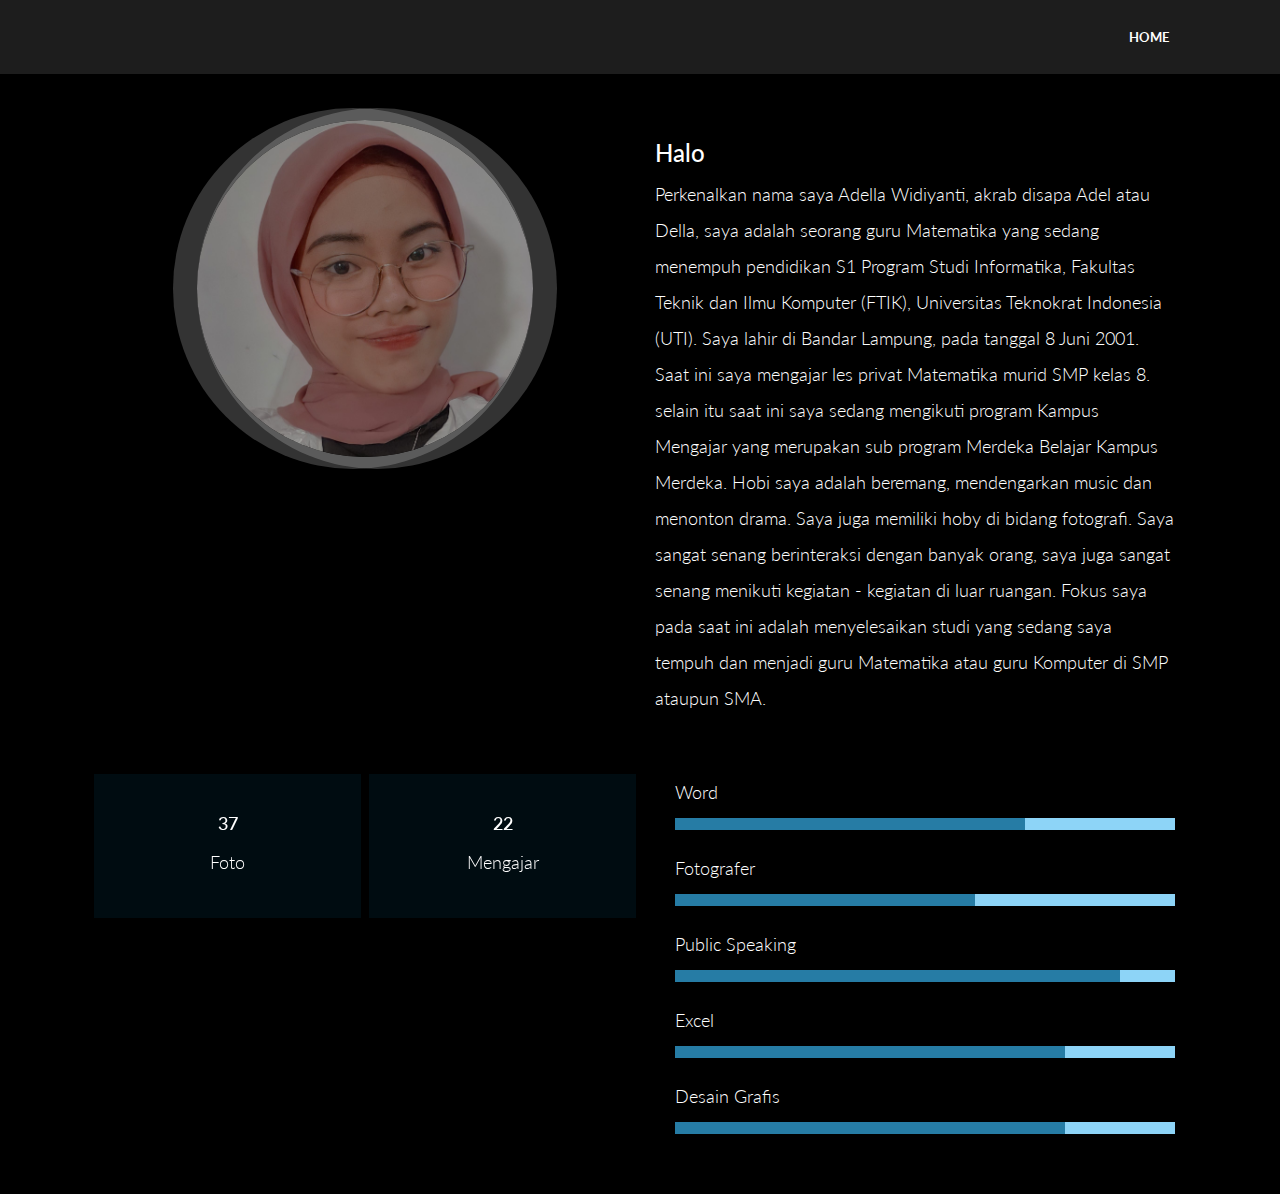
==== Profile.html @ d62ba03d "Add files via upload" ====
<!DOCTYPE html>
<html lang="en">
  <head>
    <!-- Basic Page Needs
    ================================================== -->
    <meta charset="u8">
    <!--[if IE]><meta http-equiv="x-ua-compatible" content="IE=9" /><![endif]-->
    <meta name="viewport" content="width=device-width, initial-scale=1">
    <title>Profile Adella Widiyanti</title>
    <meta name="description" content="">
    <meta name="keywords" content="portfolio, agency, bootstrap theme, mobile responsive, template, personal">
    <meta name="author" content="webthemez.com">
    
    <!-- Favicons
    ================================================== -->
    <link rel="shortcut icon" href="" type="image/x-icon"> 

    <!-- Bootstrap -->
    <link rel="stylesheet" type="text/css"  href="css/bootstrap.css">
    <link rel="stylesheet" type="text/css" href="fonts/font-awesome/css/font-awesome.css">

    <!-- Nivo Lightbox
    ================================================== -->
    <link rel="stylesheet" href="css/nivo-lightbox.css" >
    <link rel="stylesheet" href="css/nivo_lightbox_themes/default/default.css">

    <!-- Slider
    ================================================== -->
    <link href="css/owl.carousel.css" rel="stylesheet" media="screen">
    <link href="css/owl.theme.css" rel="stylesheet" media="screen">

    <!-- Stylesheet
    ================================================== -->
    <link rel="stylesheet" type="text/css"  href="css/style.css">
    <link rel="stylesheet" type="text/css" href="css/responsive.css">

    <!-- Google Fonts
    ================================================== -->
    <link href='http://fonts.googleapis.com/css?family=Lato:100,300,400,700,900,100italic,300italic,400italic,700italic,900italic' rel='stylesheet' type='text/css'>

    <script type="text/javascript" src="js/modernizr.custom.js"></script>

    <!-- HTML5 shim and Respond.js for IE8 support of HTML5 elements and media queries -->
    <!-- WARNING: Respond.js doesn't work if you view the page via file:// -->
    <!--[if lt IE 9]>
      <script src="https://oss.maxcdn.com/html5shiv/3.7.2/html5shiv.min.js"></script>
      <script src="https://oss.maxcdn.com/respond/1.4.2/respond.min.js"></script>
    <![endif]-->
  </head>
  <body>

    <!-- Main Navigation 
    ================================================== -->
    <nav id="menu" class="navbar navbar-default navbar-fixed-top">
        <div class="container">
            <!-- Brand and toggle get grouped for better mobile display -->
            <!-- Collect the nav links, forms, and other content for toggling -->
            <div class="collapse navbar-collapse" id="bs-example-navbar-collapse-1">
              <ul class="nav navbar-nav navbar-right">
                <li><a href="Home.html" class="scroll">Home</a></li>
              </ul>
            </div><!-- /.navbar-collapse -->
        </div><!-- /.container-fluid -->
    </nav>

    <!-- Home Section
    ================================================== -->

    <!-- Intro Section
    ================================================== -->

    <!-- Service Section
    ================================================== -->

    <!-- About Us Section
    ================================================== -->
	
	<section id="about">
 <div class="container"> <!-- container -->
            <div class="section-header">
            </div>
        </div><!-- end container -->	
	<div class="container">
	
		<div class="row">
			<div class="col-sm-4 col-sm-offset-1 scrollimation fade-right in">
				<img class="img-responsive img-circle img-center" src="images/20220719181225737.jpg" alt="">
			</div>
			<div class="col-sm-6 col-sm-offset-1 scrollimation fade-left in">
				<h3>Halo</h3>
				<p>Perkenalkan nama saya Adella Widiyanti, akrab disapa Adel atau Della, saya adalah seorang guru Matematika
          yang sedang menempuh pendidikan S1 Program Studi Informatika, Fakultas Teknik dan Ilmu Komputer (FTIK), 
          Universitas Teknokrat Indonesia (UTI). Saya lahir di Bandar Lampung, pada tanggal 8 Juni 2001. Saat ini saya 
          mengajar les privat Matematika murid SMP kelas 8. selain itu saat ini saya sedang mengikuti program Kampus Mengajar
          yang merupakan sub program Merdeka Belajar Kampus Merdeka. Hobi saya adalah beremang, mendengarkan music dan
          menonton drama. Saya juga memiliki hoby di bidang fotografi.
          Saya sangat senang berinteraksi dengan banyak orang, saya juga sangat senang menikuti kegiatan - 
          kegiatan di luar ruangan. Fokus saya pada saat ini adalah menyelesaikan studi yang sedang saya tempuh dan menjadi
          guru Matematika atau guru Komputer di SMP ataupun SMA. </p>
				
			</div>
		</div><!--End row -->
		
  </div><!--End container -->
          <div id="counter" class="text-center">
                <div class="container">
                    <div class="row"> <!-- Row -->
                      <div class="col-md-6">
					     <div class="row">
						      <div class="counter"> 

                          <div class="col-xs-6 facts"><!-- counter #1 -->
                            <div class="count-box"> 
                                <i class="fa fa-mobile"></i>
                                <h4 class="count">250</h4>
                                <p class="small">Foto</p>
                            </div> 
                          </div><!-- end counter #1 -->

                          <div class="col-xs-6 facts"><!-- counter #2 -->
                            <div class="count-box">
                              <i class="fa fa-user"></i>
                              <h4 class="count">147</h4>
                              <p class="small">Mengajar</p>
                            </div>
                          </div>
						  </div>
						  </div>
						  

						 </div> 
					    <div class="col-md-6"><!-- right content col 6 -->
                        <div> <!-- right content wrapper -->
 
                            
                            <div class="skills"> <!-- skills progress bar -->
                                <div class="skillset"> <!-- skill #1 -->
                                    <p>Word</p>
                                    <div class="progress">
                                        <div class="progress-bar" role="progressbar" aria-valuenow="70" aria-valuemin="0" aria-valuemax="100" style="width: 70%;">
                                            <span class="sr-only">80% Complete</span>
                                        </div>
                                    </div>
                                </div><!-- end skill #1 -->

                                <div class="skillset"> <!-- skill #2 -->
                                    <p>Fotografer</p>
                                    <div class="progress">
                                        <div class="progress-bar" role="progressbar" aria-valuenow="40" aria-valuemin="0" aria-valuemax="100" style="width: 60%;">
                                            <span class="sr-only">30% Complete</span>
                                        </div>
                                    </div>
                                </div><!-- end skill #2 -->

                                <div class="skillset"> <!-- skill #3 -->
                                    <p>Public Speaking</p>
                                    <div class="progress">
                                        <div class="progress-bar" role="progressbar" aria-valuenow="99" aria-valuemin="0" aria-valuemax="100" style="width: 89%;">
                                            <span class="sr-only">95% Complete</span>
                                        </div>
                                    </div>
                                </div> <!-- end skill #3 -->

                                <div class="skillset"> <!-- skill #4 -->
                                    <p>Excel</p>
                                    <div class="progress">
                                        <div class="progress-bar" role="progressbar" aria-valuenow="50" aria-valuemin="0" aria-valuemax="100" style="width: 78%;">
                                            <span class="sr-only">82% Complete</span>
                                        </div>
                                    </div>
                                </div><!-- end skill #4 -->

                                <div class="skillset"> <!-- skill #5 -->
                                  <p>Desain Grafis</p>
                                  <div class="progress">
                                      <div class="progress-bar" role="progressbar" aria-valuenow="50" aria-valuemin="0" aria-valuemax="100" style="width: 78%;">
                                          <span class="sr-only">60% Complete</span>
                                      </div>
                                  </div>
                              </div><!-- end skill #4 -->
                            </div> <!-- end skills progress bar -->

                        </div><!-- end right content wrapper -->
                    </div><!-- end right content col 6 -->
                       
                      </div> <!-- End Row -->
                </div>
          </div>

</section>
	 
    <!-- Works Section
    ================================================== -->

    <!-- experience Section
    ================================================== -->

    
    <!-- Contact Section
    ================================================== -->

    <!-- Footer 
    ================================================== -->
    
  
    <!-- jQuery (necessary for Bootstrap's JavaScript plugins) -->
    <script src="https://ajax.googleapis.com/ajax/libs/jquery/1.11.1/jquery.min.js"></script>
    <script type="text/javascript" src="js/jquery.1.11.1.js"></script>
    <!-- Include all compiled plugins (below), or include individual files as needed -->
    <script type="text/javascript" src="js/bootstrap.js"></script>

    <script type="text/javascript" src="js/owl.carousel.js"></script><!-- Owl Carousel Plugin -->

    <script type="text/javascript" src="js/SmoothScroll.js"></script> 

    <!-- Parallax Effects -->
    <script type="text/javascript" src="js/skrollr.js"></script>
    <script type="text/javascript" src="js/imagesloaded.js"></script>

    <!-- Portfolio Filter -->
    <script type="text/javascript" src="js/jquery.isotope.js"></script>

    <!-- LightBox Nivo -->
    <script type="text/javascript" src="js/nivo-lightbox.min.js"></script>

    <!-- Contact page-->
    <script type="text/javascript" src="js/jqBootstrapValidation.js"></script>
    <script type="text/javascript" src="js/contact.js"></script>

    <!-- Javascripts
    ================================================== -->
    <script type="text/javascript" src="js/main.js"></script>

  </body>
</html>
---- css/nivo_lightbox_themes/default/default.css ----
/*
 * Nivo Lightbox Default Theme v1.0
 * http://dev7studios.com/nivo-lightbox
 *
 * Copyright 2013, Dev7studios
 * Free to use and abuse under the MIT license.
 * http://www.opensource.org/licenses/mit-license.php
 */
 
.nivo-lightbox-theme-default.nivo-lightbox-overlay { 
	background: #666;
	background: rgba(0,0,0,0.6); 
}
.nivo-lightbox-theme-default .nivo-lightbox-content.nivo-lightbox-loading { background: url(loading.gif) no-repeat 50% 50%; }

.nivo-lightbox-theme-default .nivo-lightbox-nav {
	top: 10%;
	width: 8%;
	height: 80%;
	text-indent: -9999px;
	background-repeat: no-repeat;
	background-position: 50% 50%;
	opacity: 0.5;
}
.nivo-lightbox-theme-default .nivo-lightbox-nav:hover { 
	opacity: 1; 
    -webkit-animation: pulse .5s;
    animation: pulse .5s;
}
.nivo-lightbox-theme-default .nivo-lightbox-prev { 
	background-image: url(prev.png); 
	border-radius: 0 3px 3px 0;
}
.nivo-lightbox-theme-default .nivo-lightbox-next { 
	background-image: url(next.png); 
	border-radius: 3px 0 0 3px;
}

.nivo-lightbox-theme-default .nivo-lightbox-close {
	display: block;
	background: url(close.png) no-repeat ;
	width: 48px;
	height: 48px;
	text-indent: -9999px;
	padding: 0px;
	opacity: 0.5;
}
.nivo-lightbox-theme-default .nivo-lightbox-close:hover { 
    opacity: 1;
    -webkit-animation: pulse .5s;
    animation: pulse .5s;

}

.nivo-lightbox-theme-default .nivo-lightbox-title-wrap { bottom: -7%; }
.nivo-lightbox-theme-default .nivo-lightbox-title {
	font: 14px/20px 'Helvetica Neue', Helvetica, Arial, sans-serif;
	font-style: normal;
	font-weight: normal;
	background: #000;
	color: #fff;
	padding: 7px 15px;
	border-radius: 30px;
}

.nivo-lightbox-theme-default .nivo-lightbox-image img {
	background: #fff;
	-webkit-box-shadow: 0px 1px 1px rgba(0,0,0,0.4);
	   -moz-box-shadow: 0px 1px 1px rgba(0,0,0,0.4);
	        box-shadow: 0px 1px 1px rgba(0,0,0,0.4);
}
.nivo-lightbox-theme-default .nivo-lightbox-ajax,
.nivo-lightbox-theme-default .nivo-lightbox-inline {
	background: #fff;
	padding: 40px;
	-webkit-box-shadow: 0px 1px 1px rgba(0,0,0,0.4);
	   -moz-box-shadow: 0px 1px 1px rgba(0,0,0,0.4);
	        box-shadow: 0px 1px 1px rgba(0,0,0,0.4);
}

@media (-webkit-min-device-pixel-ratio: 1.3),
       (-o-min-device-pixel-ratio: 2.6/2),
       (min--moz-device-pixel-ratio: 1.3),
       (min-device-pixel-ratio: 1.3),
       (min-resolution: 1.3dppx) {

	.nivo-lightbox-theme-default .nivo-lightbox-content.nivo-lightbox-loading { 
		background-image: url(loading%402x.gif); 
		background-size: 32px 32px;
	}
	.nivo-lightbox-theme-default .nivo-lightbox-prev { 
		background-image: url(prev%402x.png); 
		background-size: 48px 48px;
	}
	.nivo-lightbox-theme-default .nivo-lightbox-next { 
		background-image: url(next%402x.png); 
		background-size: 48px 48px;
	}
	.nivo-lightbox-theme-default .nivo-lightbox-close { 
		background-image: url(close%402x.png); 
		background-size: 48px 48px;
	}
	
}
---- css/style.css ----
@import url(http://fonts.googleapis.com/css?family=Lato:100,300,400,700,900,100italic,300italic,400italic,700italic,900italic);
body,
html {
    -webkit-font-smoothing: antialiased !important;
    -moz-osx-font-smoothing: grayscale;
    overflow-y: auto;
    overflow-x: hidden;
    font-family: 'Lato', sans-serif;
    color: #6f6f6f;
}
::-webkit-scrollbar { width: 2px;  }/* for vertical scrollbars */
::-webkit-scrollbar-track { background: rgba(0, 0, 0, 0.1); }
::-webkit-scrollbar-thumb { background: rgba(0, 0, 0, 0.5); }

@media (min-width: 1200px) { 
    .container { width: 1100px }
}
h1 {
    font-weight: 600;
}
h1 small { text-transform: lowercase }
h2 {
    line-height: 24px;
    font-weight: 300;
}
h5 { font-size: 16px }
p { font-size: 14px ;}
a {
    color: inherit;
    transition: all 0.5s;
}
a:hover,
a:focus {
    text-decoration: none;
    color: #ffcc33;
}
.highlight { color: #38A5DB;}
.clearfix:after {
    visibility: hidden;
    display: block;
    font-size: 0;
    content: " ";
    clear: both;
    height: 0;
}
.clearfix { display: inline-block }
* html .clearfix { height: 1% }
.clearfix { display: block }
/* Navigation */
#menu {
    margin-bottom: 0;
    background-color: #1d1d1d;
    padding: 10px 0;
    height: auto;
    border: 0px;
}
.navbar-brand img {
    height: 30px;
    width: auto;
}
.navbar-brand { padding: 12px 15px }
.navbar-nav > li > a {
    font-size: 13px;
    font-weight: 700;
    border: 1px solid transparent;
    padding: 8px 16px;
    margin: 8px 4px;
    text-transform: uppercase;
    transition: all 0.5s;
    color: #fff !important;
}
.navbar-default .navbar-nav > li > a.active,
.navbar-default .navbar-nav > li > a:hover,
.navbar-default .navbar-nav > li > a:focus {
    color: #333;
    border: 1px solid #EFECE6;
}
.navbar-default .navbar-toggle { border-color: transparent }
.navbar-default .navbar-toggle:hover,
.navbar-default .navbar-toggle:focus { background-color: transparent }
.navbar-default .navbar-toggle:hover>.navbar-default .navbar-toggle .icon-bar,
.navbar-default .navbar-toggle:focus>.navbar-default .navbar-toggle .icon-bar { color: #FFCC33 }
/* Header Page */
#header {
    padding: 20px 0;
    background: #ffcc33;
    margin-top: 70px;
    color: #ffffff;
}
#header .breadcrumb {
    padding: 8px 15px;
    margin-bottom: 20px;
    list-style: none;
    background-color: transparent;
    border-radius: 4px;
    margin-left: -10px;
    margin-top: -10px;
}
#header .breadcrumb > li + li:before {
    padding: 0 5px;
    color: #FFF;
    content: "/\00a0";
}
#header .breadcrumb > li a { color: #ffffff }
/* Home Style */
#home {
    background: url(../img/bg/01.jpg);
    background-size: cover;
    background-position: center;
    background-attachment: fixed;
    background-repeat: no-repeat;
    color: #828282;
}
#home .overlay {
    background: -moz-linear-gradient(top,  rgba(0,0,0,0.8) 0%, rgba(0,0,0,0.73) 17%, rgba(0,0,0,0.66) 35%, rgba(0,0,0,0.55) 62%, rgba(0,0,0,0.4) 100%); /* FF3.6+ */
    background: -webkit-gradient(linear, left top, left bottom, color-stop(0%,rgba(0,0,0,0.8)), color-stop(17%,rgba(0,0,0,0.73)), color-stop(35%,rgba(0,0,0,0.66)), color-stop(62%,rgba(0,0,0,0.55)), color-stop(100%,rgba(0,0,0,0.4))); /* Chrome,Safari4+ */
    background: -webkit-linear-gradient(top,  rgba(0,0,0,0.8) 0%,rgba(0,0,0,0.73) 17%,rgba(0,0,0,0.66) 35%,rgba(0,0,0,0.55) 62%,rgba(0,0,0,0.4) 100%); /* Chrome10+,Safari5.1+ */
    background: -o-linear-gradient(top,  rgba(0,0,0,0.8) 0%,rgba(0,0,0,0.73) 17%,rgba(0,0,0,0.66) 35%,rgba(0,0,0,0.55) 62%,rgba(0,0,0,0.4) 100%); /* Opera 11.10+ */
    background: -ms-linear-gradient(top,  rgba(0,0,0,0.8) 0%,rgba(0,0,0,0.73) 17%,rgba(0,0,0,0.66) 35%,rgba(0,0,0,0.55) 62%,rgba(0,0,0,0.4) 100%); /* IE10+ */
    background: linear-gradient(to bottom,  rgba(0,0,0,0.8) 0%,rgba(0,0,0,0.73) 17%,rgba(0,0,0,0.66) 35%,rgba(0,0,0,0.55) 62%,rgba(0,0,0,0.4) 100%); /* W3C */
    padding: 20% 0;
    background-attachment: fixed;
}
#home h1 { color: #FFFFFF; line-height: 64px; font-size: 44px;}
.content-heading p.lead { margin-bottom: 80px ; color: #FFF;}
a.goto-btn {
    font-size: 18px;
    font-weight: 700;
    border-bottom: 2px solid transparent;
    transition: all 0.5s;
}
a.goto-btn:hover {
    color: #FEFFFF;
    border-bottom: 2px solid #000000;
}
/* Home Section Style 2 - With Video*/
#home.video .overlay {
    padding: 0;
    padding-top: 10%;
}
.img-wrapper { position: relative }
.img-wrapper img.img-responsive { margin: 0 auto !important }
.img-wrapper i.fa {
    position: absolute;
    z-index: 10;
    top: 50%;
    font-size: 25px;
    background: rgba(32, 22, 22, 0.29);
    padding: 18px 23px;
    height: 60px;
    width: 60px;
    text-align: center;
    border-radius: 50%;
    color: #ffffff;
    margin-left: -30px;
    transition: all 0.3s;
}
.img-wrapper i.fa:hover { background: #ffcc33 }
/* Home Section Style 3 - Slider*/
#home.slider { background: none }
#home.slider .overlay { padding: 0 }
.carousel-caption {
    position: absolute;
    right: 15%;
    top: 28%;
    bottom: auto;
    left: 15%;
    z-index: 10;
    padding-top: 20px;
    padding-bottom: 0;
    color: #fff;
    text-align: center;
    text-shadow: none;
}
.carousel-indicators li {
    display: inline-block;
    width: 12px;
    height: 12px;
    margin: 1px;
    text-indent: -999px;
    cursor: pointer;
    background-color: rgba(0, 0, 0, 0);
    border: 1px solid #fff;
    border-radius: 10px;
}
.carousel-indicators {
    position: absolute;
    bottom: 60px;
    left: 50%;
    z-index: 15;
    width: 60%;
    padding-left: 0;
    margin-left: -30%;
    text-align: center;
    list-style: none;
}
.carousel-indicators .active {
    width: 14px;
    height: 14px;
    margin: 0;
    background-color: #38A5DB;
}
.carousel-fade .carousel-inner .item {
    opacity: 0;
    transition-property: opacity;
}
.carousel-fade .carousel-inner .active { opacity: 1 }
.carousel-fade .carousel-inner .active.left,
.carousel-fade .carousel-inner .active.right {
    left: 0;
    opacity: 0;
    z-index: 1;
}
.carousel-fade .carousel-inner .next.left,
.carousel-fade .carousel-inner .prev.right { opacity: 1 }
.carousel-fade .carousel-control { z-index: 2 }
/* Home Section Style 4 - App Header Style*/
#home.app .overlay { padding: 10% 0 5% 0 }
#home.app {background: url(../img/bg/02.jpg);}
a.goto-btn { margin-right: 30px ; border: #fff 1px solid; padding: 12px 18px; color: #fff;}
.ipad-wrapper .app-wrap {
    position: relative;
    width: 395px;
}
.app-wrap {
    position: absolute;
    background: url(../img/header4.png);
    width: 395px;
    height: 540px;
    background-repeat: no-repeat;
    z-index: 2;
    left: 5%;
}
#owl-demo .item img {
    position: relative;
    width: 305px;
    height: auto;
    left: 12%;
    margin-top: 46px;
    z-index: -1;
}
.app .content-heading.text-left { padding: 15% 0 }
#home.app .owl-theme .owl-controls .owl-page span {
    width: 15px;
    height: 15px;
    margin: 5px;
    background: #ffffff !important;
    border: 2px solid transparent;
    opacity: 1;
}
#home.app .owl-theme .owl-controls {
    margin-top: 60px;
    text-align: center;
}
#home.app .owl-theme .owl-controls .owl-page.active span,
#home.app .owl-theme .owl-controls.clickable .owl-page:hover span { border: 2px solid #FFCC33 }

/* Home Parallax Effect */
.bcg {
  background-position: center center;
  background-repeat: no-repeat;
  background-attachment: fixed;
  background-size: cover;
  height: 100%;
  width: 100%;
}

#home.parallax .bcg { background-image:url('../img/bg/slider03.jpg'); }
.parallax  .content-heading{
    padding: 20% 0;
    text-align: center;
}
/* Intro Section */
#intro {
    background-color: #38A5DB;
    padding: 5% 0;
    color: #ffffff;
    text-align: center;
}
#intro img.intro-logo {
    margin: 0 auto;
    margin-bottom: 30px;
}
/* Service Section */
#whatIdo { padding: 60px 0 ; background-color: #fff; color: #909090;}
.section-header {
    padding: 40px 0;
    text-align: center;
}
.section-header h2 { text-transform: uppercase ; color: #333;}
.section-header h5 { letter-spacing: 1px ; color: #ADADAD;}
.fancy {
    line-height: 0.5;
    text-align: center;
    margin-bottom: 40px;
    margin-top: 20px;
}
.fancy span {
    display: inline-block;
    position: relative;
}
.fancy span:before,
.fancy span:after {
    content: "";
    position: absolute;
    height: 5px;
    border-bottom: 1px solid #E4E4E4;
    top: 15px;
    width: 400px;
}
.fancy span:before {
    right: 100%;
    /* margin-right: 10px; */
}
.fancy span:after {
    left: 100%;
    /* margin-left: 10px; */
}
/* service lists */
.service { margin-bottom: 20px }
.service .media-right i.fa {
    text-align: center;
    font-size: 30px;
    background-color: #333333;
    color: #ffffff;
    padding: 25px 0;
    border-radius: 0;
    border-top-left-radius: 0;
    margin: 0 10px;
    margin-right: 20px;
    width: 82px;
    height: 80px;
    transition: background-color 0.5s;
}
.service .media-left i.fa {
    text-align: center;
    font-size: 30px;
    background-color: #333333;
    color: #ffffff;
    padding: 25px 0;
    border-radius: 0;
    border-top-right-radius: 0;
    margin: 0 10px;
    margin-left: 20px;
    width: 82px;
    height: 80px;
    transition: background-color 0.5s;
}
.experience:hover i.fa,
.service:hover i.fa { background-color: #333333 }
h4.media-heading {
    margin-top: 0;
    margin-bottom: 5px;
    font-size: 16px;
    font-weight: 400;
    text-transform: uppercase;
    color: #333;
    line-height: 20px;
}
.navbar-default .navbar-toggle .icon-bar {
    background-color: #FFF;
}
/* About Us */
#about {
    background: #000000;
    color:#fff;
    padding:80px 0;
}

#about h1 {
    color:#fff;
    font-size:36px;
    line-height:42px;
    font-weight:300;
    margin-bottom:24px;
    position:relative;
}
#about h2, #about h5 {
    color:#fff;

	}
#about p {
    font-size: 18px;
    line-height:36px;
    font-weight:300;
    margin-bottom: 8px;
}

#about a:hover{
    text-decoration:underline;
} 

#about .btn-theme.transparent {
    font-size:18px;
    text-decoration:none;
}

#about img {
    box-shadow:12px 0px 0px 12px rgba(255,255,255,0.2),
                -12px 0px 0px 12px rgba(255,255,255,0.2);
}



#about { padding: 40px 0 }
.gray-bg {}
.img-wrap .profile-img {
    position: relative;
    margin-bottom: 40px;
}
.profile-img .social {
    position: absolute;
    z-index: 1;
    bottom: -10px;
    left: 50px;
}
.about-right-content { padding: 0;}
.about-left-content { padding-bottom: 60px }
.about-left-content h2,
.about-left-content h2 small { color: #333 }
.about-left-content h2 small { font-weight: 300 }
ul.social li a.fa {
    background: #FFCC32;
    width: 50px;
    height: 50px;
    padding: 15px;
    text-align: center;
    margin-right: -5px;
    font-size: 20px;
    color: #ffffff;
    margin-bottom: 0;
}
ul.social li a.fa:hover { background-color: #333333 }
/* Skills Progress Bar */
.progress {
    height: 12px;
    margin-bottom: 20px;
    overflow: hidden;
    background-color: #8DD4F7;
    border-radius: 0;
    -webkit-box-shadow: none;
    box-shadow: none;
}
.progress-bar {
    float: left;
    width: 0;
    height: 100%;
    font-size: 12px;
    line-height: 20px;
    color: #fff;
    text-align: center;
    background-color: #267CA5;
    -webkit-box-shadow: none;
    box-shadow: none;
    -webkit-transition: width .6s ease;
    -o-transition: width .6s ease;
    transition: width .6s ease;
}
.skills {
    margin-top: 0;
    padding: 0;
    text-align: left;
    font-size: 13px;
    margin-left: 20px;
}
.skillset p {
    font-size: 13px;
    margin-bottom: 5px;
}
/* Counter */
#counter {
    margin-top: 50px;
}
.facts { padding: 0 ; margin-bottom: 8px;}
.facts .count-box { position: relative ; background-color: rgba(1, 36, 53, 0.32); margin: 0 4px;}
.count-box {
    -webkit-backface-visibility: hidden;
    padding: 30px 0;
    margin: 0;
    overflow: hidden;
    transition: all 0.5s;
    transform: translateX(0px) translateY(0%);
    -webkit-transform: translateX(0px) translateY(0%);
    -moz-transform: translateX(0px) translateY(0%);
    -ms-transform: translateX(0px) translateY(0%);
    -o-transform: translateX(0px) translateY(0%);
}
/*.count-box .hover-bg{ 
  position: absolute;
  display: block;
  background-color: #FFCC32;
  width: 100%;
  height: 100%;
  z-index: -1;
  transition: all 0.5s;
  transform: translateX(0px) translateY(150px);
  -webkit-transform: translateX(0px) translateY(150px);
  -ms-transform: translateX(0px) translateY(150px);
    -o-transform: translateX(0px) translateY(150px);
    opacity: 0;
}
.count-box:hover .hover-bg{
  background: #FFCC32;
  color: #fff !important;
  transform: translateX(0px) translateY(-40px);
    -webkit-transform: translateX(0px) translateY(-40px);
    -moz-transform: translateX(0px) translateY(-40px);
    -ms-transform: translateX(0px) translateY(-40px);
    -o-transform: translateX(0px) translateY(-40px);
    opacity: 1;
}*/
.count-box:hover,
.count-box:hover > i.fa { color: #ffffff }
.count-box:hover {
    -webkit-backface-visibility: hidden;
    background-color: #58BDEF;
}
.counter i.fa {
    font-size: 40px;
    color: #FFFFFF;
}
.count-box.last {}
/* Portfolio / Works Sections */
#team { padding: 60px 0 }
#team .item {
    padding: 30px 0px;
    margin: 5px 20px;
    -webkit-border-radius: 3px;
    -moz-border-radius: 3px;
    border-radius: 3px;
}
.item .hover-bg {
    position: relative;
    overflow: hidden;
}
.hover-bg .hover-text {
    position: absolute;
    display: block;
    bottom: 0;
    width: 100%;
    height: 25%;
    padding: 20px;
    color: #ffffff;
    transition: all 0.8s;
    -webkit-transition: all 08s;
    -moz-transition: all 0.8s;
    -o-transition: all 0.8s;
}
.hover-bg .hover-text.on { opacity: 1 }
.hover-bg .hover-text.off {
    transition: all 0.3s;
    -webkit-transition: all 0.3s;
    -moz-transition: all 0.3s;
    -o-transition: all 0.3s;
    -webkit-transform: translateX(100%) translateY(-90%);
    transform: translateX(100%) translateY(-90%);
    opacity: 1;
    background: rgba(0, 0, 0, 0.70);
}
.hover-bg:hover .hover-text.off {
    -webkit-transform: translateX(0%) translateY(-90%);
    transform: translateX(0%)  translateY(-90%);
    opacity: 1;
}
.owl-theme .owl-controls .owl-page span {
    width: 15px;
    height: 15px;
    margin: 5px;
    background: #bababa;
}
/* Why Us or Features Section */
#features,
#feature { padding: 60px 0 }
.features-content { padding: 0 30px 0 }
.features-content h4 {
    text-transform: uppercase;
    margin-bottom: 20px;
    color: #333333;
}
.nav.nav-pills > li > a {
    position: relative;
    display: block;
    background-color: #ffffff;
    padding: 25px;
    border-bottom: 3px solid #cccccc;
    text-transform: uppercase;
    margin-bottom: 5px;
}
.nav.nav-pills > li > a small {
    text-transform: lowercase;
    font-style: italic;
}
.nav.nav-pills > li > a:hover,
.nav-pills > li.active > a,
.nav-pills > li.active > a:hover,
.nav-pills > li.active > a:focus {
    color: #fff;
    background-color: #38A5DB;
    padding: 25px;
}
.nav-pills > li > a { border-radius: 0;}
ul.features li span.fa {
    font-size: 35px;
    vertical-align: middle;
    margin-right: 20px;
    float: left;
    clear: both;
    margin-top: 5px;
}
/* Portfolio or works blocks */
#works { padding: 60px 0 ;background-color: #fff;}
ul.cat { margin: 30px 0 }
ul.cat li a {
    background: inherit;
    border: 1px solid #38A5DB;
    padding: 10px 16px;
}
ul.cat li a:hover,
ul.cat li a:focus,
ul.cat li a.active {
    background: #38A5DB;
    border: 1px solid #38A5DB;
    padding: 10px 16px;
    border-radius: 0;
    color: #fff;
}
.nopadding { padding: 0 }
.box a { margin: 2px }
.box .hover-bg {
    position: relative;
    overflow: hidden;
}
.box .hover-bg .hover-text {
    height: 100%;
    bottom: 0;
    -webkit-transform: translateX(0%) translateY(0%);
    transform: translateX(0%) translateY(0%);
    background: transparent;
}
.box:hover .hover-bg .hover-text { background-color: rgba(1, 1, 1, 0.5) }
.box .hover-bg:hover .hover-text.off {
    -webkit-transform: translateX(0%) translateY(0%);
    transform: translateX(0%)  translateY(0%);
    opacity: 1;
}
.box .hover-text i.fa {
    font-size: 20px;
    background: #38A5DB;
    padding: 13px;
    position: relative;
    top: 40%;
    border-radius: 0;
    width: 45px;
    height: 45px;
    transition: all 0.5s;
}
.box .hover-text i.fa:hover { background: #333333 }
.box .hover-text i.fa.fa-expand {
    border-top-right-radius: 0;
    -webkit-transform: translateX(-400%) translateY(0%);
    transform: translateX(-400%)  translateY(0%);
    opacity: 0;
    transition: all 0.5s;
}
.box:hover .hover-text i.fa.fa-expand {
    -webkit-transform: translateX(0%) translateY(0%);
    transform: translateX(0%)  translateY(0%);
    opacity: 1;
}
.box .hover-text i.fa.fa-chain {
    border-top-left-radius: 0;
    -webkit-transform: translateX(400%) translateY(0%);
    transform: translateX(400%)  translateY(0%);
    opacity: 0;
    transition: all 0.5s;
}
.box:hover .hover-text i.fa.fa-chain {
    -webkit-transform: translateX(0%) translateY(0%);
    transform: translateX(0%)  translateY(0%);
    opacity: 1;
}
/* Style 2 - Not Fullwidth */
#itemsWorkThree .box,
#itemsWorkTwo .box { margin-bottom: 30px }
#itemsWorkTwo .hover-bg .hover-text { padding: 30% 0 }
#itemsWorkTwo .box:hover .hover-bg .hover-text {
    background-color: rgba(255, 223, 125, 0.70);
    border: 10px solid rgba(185, 156, 72, 0.80);
}
#itemsWorkTwo .box .hover-bg .hover-text h5 small {
    text-transform: capitalize;
    color: #000000;
}
#itemsWorkTwo .box .hover-bg .hover-text h5 {
    font-weight: 700;
    text-transform: uppercase;
    color: #000000;
    -webkit-transform: translateX(0%) translateY(400%);
    transform: translateX(0%)  translateY(400%);
    opacity: 0;
    transition: all 0.5s;
}
#itemsWorkTwo .box:hover .hover-bg .hover-text.off h5 {
    -webkit-transform: translateX(0%) translateY(0%);
    transform: translateX(0%)  translateY(0%);
    opacity: 1;
}
#itemsWorkTwo .box .hover-text i.fa {
    font-size: 20px;
    background: transparent;
    padding: 13px;
    position: relative;
    top: 40%;
    border-radius: 50%;
    width: 45px;
    height: 45px;
    transition: all 0.5s;
    border: 1px solid #ffffff;
}
#itemsWorkTwo .box .hover-text i.fa:hover { background: #333333 }
/* Portfolio Style #3 */
#itemsWorkThree .box h5 {
    border: 1px solid #ddd;
    padding: 10px 0;
    margin: 0;
}
/* Isotope Filter */
.isotope-item { z-index: 2 }
.isotope-hidden.isotope-item { z-index: 1 }
.isotope,
.isotope .isotope-item {
    /* change duration value to whatever you like */
    -webkit-transition-duration: 0.8s;
    -moz-transition-duration: 0.8s;
    transition-duration: 0.8s;
}
.isotope-item {
    margin-right: -1px;
    -webkit-backface-visibility: hidden;
    backface-visibility: hidden;
}
.isotope {
    -webkit-transition-property: height, width;
    -moz-transition-property: height, width;
    transition-property: height, width;
}
.isotope .isotope-item {
    -webkit-transition-property: -webkit-transform, opacity;
    -moz-transition-property: -moz-transform, opacity;
    transition-property: transform, opacity;
}
.nivo-lightbox-theme-default .nivo-lightbox-title {
    font-size: 14px;
    background: #f1f1f1;
    border: 1px solid #333;
    letter-spacing: 2px;
    color: #333;
    text-transform: uppercase;
    letter-spacing: 2px;
    padding: 10px 35px;
    border-radius: 2px;
}
.nivo-lightbox-theme-default.nivo-lightbox-overlay {
}
.nivo-lightbox-theme-default .nivo-lightbox-nav,
.nivo-lightbox-theme-default .nivo-lightbox-close { opacity: 1 }
.nivo-lightbox-error {
    color: #C59A6D !important;
    text-shadow: 0 1px 1px rgba(0, 0, 0, 0) !important;
}
.nivo-lightbox-theme-default .nivo-lightbox-image img {
    background: #fff;
    -webkit-box-shadow: 0px 1px 1px rgba(0,0,0,0.4);
    -moz-box-shadow: 0px 1px 1px rgba(0,0,0,0.4);
    box-shadow: 0px 1px 1px rgba(0,0,0,0.4);
}
/* Single Portfolio Detail */
#work-detail-one,
#work-detail-two,
#work-detail-three { padding: 60px 0 }
.work-detail .dl-horizontal dt {
    text-align: left;
    margin-bottom: 10px;
}
.work-related-thumb { margin-bottom: 30px }
.work-related-thumb .img-thumbnail {
    display: inline-block;
    max-width: 100%;
    height: auto;
    padding: 0;
    line-height: 1.42857143;
    background-color: transparent;
    border: 1px solid transparent;
    border-radius: 0;
    -webkit-transition: all .2s ease-in-out;
    -o-transition: all .2s ease-in-out;
    transition: all .2s ease-in-out;
}
.work-related-thumb .img-thumbnail:hover { opacity: 0.8 }
/* experience Section */
#experience { padding: 60px 0 }
.experience i.fa {
    text-align: center;
    font-size: 30px;
    background-color: #333;
    color: #ffffff;
    padding: 25px 0;
    border-top-left-radius: 0;
    margin: 0 10px;
    margin-right: 20px;
    width: 92px;
    height: 90px;
    transition: background-color 0.5s;
}
#experience .gray-bg { position: relative }
.gray-bg .vline {
    position: absolute;
    height: 100%;
    padding: 5px;
    border-left: 3px solid #ffffff;
    left: 20%;
}
#experience { padding: 60px 0 20px 0 ;background-color: #fff; color: #909090;}
.experience { margin-bottom: 40px }
/* Pricing Section */
#pricing { padding: 60px 0 }
.price h1 { font-size: 50px }
.price { text-align: center }
.price.panel-default { border-color: #333 }
.price.panel-default > .panel-heading {
    font-size: 20px;
    text-transform: uppercase;
    font-weight: 600;
    color: #FFF;
    background-color: #333333;
    border-color: inherit;
}
.price .panel-heading { padding: 30px 15px }
.price .panel-body { border-bottom: 1px solid }
.price ul.list-unstyled { padding: 20px }
.price ul.list-unstyled li { padding: 10px 0 }
.price ul.list-unstyled li small { margin-top: -10px }
/* Featured */
.price.featured {
    -moz-box-shadow: 0 0 6px 2px rgba(0, 0, 0, 0.31);
    -webkit-box-shadow: 0 0 6px 2px rgba(0, 0, 0, 0.31);
    box-shadow: 0 0 6px 2px rgba(0, 0, 0, 0.31);
}
.price.featured.panel-default {
    border-color: #ffcc33;
    background-color: #ffffff;
    margin-top: -20px;
    position: relative;
    z-index: 1;
    margin-left: -5px;
    margin-right: -5px;
}
.price.featured.panel-default { border-color: #ffcc33 }
.price.featured.panel-default > .panel-heading { background-color: #ffcc33 }
.featured .panel-body { margin-top: 20px }
.featured .panel-body,
.featured.panel-default > .panel-heading { border-color: #ffcc33 }
.featured .btn { margin-top: 20px }
.btn:focus,
.btn:active:focus,
.btn.active:focus,
.btn.focus,
.btn:active.focus,
.btn.active.focus {
    outline: 0;
    outline: 0;
    outline-offset: 0;
}
.btn:active,
.btn.active {
    background-image: none;
    outline: 0;
    -webkit-box-shadow: none;
    box-shadow: none;
}
.btn {
    font-size: 12px;
    word-spacing: 2px;
    font-weight: 700;
    padding: 10px 20px;
    background-color: #38A5DB;
    text-transform: uppercase;
    border-color: #333333;
    transition: all 0.5s;
    border-radius: 0;
    border: 0;
    color: #FFF;
}
.btn:focus,
.btn:hover {
    background-color: #333333;
    border-color: #ffcc33;
}
.color {
    background-color: #38A5DB;
    border-color: #38A5DB;
}
.color:focus,
.color:hover {
    border-color: #333333;
    background-color: #38A5DB;
}
/* Blog Section */
#blog,
#blog-post { padding: 60px 0 }
#blog-post a.btn { margin: auto 0 }
.post-wrap { position: relative }
.media.post {
    background: #fff;
    padding: 10px;
}
.post-wrap {
    position: relative;
    margin-bottom: 30px;
    transition: all 0.5s;
}
.post-meta {
    border-top: 1px solid #ebebeb;
    background-color: #ffffff;
    padding: 5px 10px;
    height: auto;
    position: relative;
    min-height: 35px;
}
ul.metas li:after {
    content: ' / ';
    margin-right: 3px;
    margin-left: 3px;
}
ul.metas li:last-child:after { content: ' ' }
ul.metas li a { color: #38A5DB }
.meta-detail {
    background: #f4f4f4;
    border-radius: 3px;
    padding: 2px;
}
/* Contact Section */
/*********************************
/* Map Section
**********************************/
#contact { padding: 60px 0 ; background-color: #EAEAEA;}
#map {
    position: relative;
    width: 100%;
    height: 400px;
}
.contact-detail {
    text-align: center;
    margin: 0px 0;
}
.contact-detail i.fa {
    text-align: center;
    font-size: 30px;
    background-color: #333;
    color: #FFFFFF;
    padding: 25px 0;
    border-radius: 0;
    border-top-left-radius: 0;
    margin: 0 10px;
    margin-right: 20px;
    width: 82px;
    height: 80px;
    transition: background-color 0.5s;
}
.contact-detail:hover i.fa { background-color: #333333 }
form#contact-form { padding: 40px 0 }
.contact form#contact-form {padding: 0}
.form-control:focus {
    border-color: inherit;
    outline: 0;
    -webkit-box-shadow: none;
    box-shadow: none;
}
.form-control {
    display: block;
    width: 100%;
    height: 44px;
    padding: 10px 12px;
    font-size: 14px;
    line-height: 1.42857143;
    color: #555;
    background-color: #fff;
    background-image: none;
    border: 1px solid #ccc;
    border-radius: 4px;
    -webkit-box-shadow: none;
    box-shadow: none;
    -webkit-transition: none;
    -o-transition: none;
    transition: none;
}
p.help-block.text-danger ul li {
    display: block;
    margin-left: -20px;
    color: #FFCC33;
}
#success .alert-danger {
    color: #FFCC33;
    background-color: #FDFDFD;
    border-color: #FFCC33;
    margin-bottom: 10px;
}
/* Footer */
#footer {
    padding: 35px 0 10px;
    background-color: #333;
    color: #ffffff;
}
ul.social li a i {
    font-size: 18px;
    background: transparent;
    width: 32px;
    height: 32px;
    padding: 7px 0;
    text-align: center;
    border-top-left-radius: 0;
    border: 1px solid transparent;
    color: #ffffff;
    transition: all 0.5s;
}
ul.social li a i:hover { border-color: #ffffff }
/* Blog Page */
.blog .media.post {
    background: #fff;
    padding: 10px;
    border: 1px solid #E9E9E9;
    border-bottom-color: transparent;
    border-top-left-radius: 5px;
    border-top-right-radius: 5px;
}
.blog .post-meta {
    border-top: 1px solid #ebebeb;
    background-color: #ffffff;
    padding: 5px 10px;
    height: auto;
    position: relative;
    min-height: 35px;
    border: 1px solid #ebebeb;
    border-bottom-left-radius: 5px;
    border-bottom-right-radius: 5px;
}
.pagination > li > a,
.pagination > li > span {
    position: relative;
    float: left;
    padding: 6px 12px;
    margin-left: 0;
    line-height: 1.42857143;
    color: #FFFFFF;
    text-decoration: none;
    background-color: #FFCC33;
    border: 1px solid #FFCC33;
    margin: 3px 3px;
    font-weight: 700;
    text-transform: uppercase;
    border-radius: 5px;
}
.pagination > li > a.active,
.pagination > li > a:hover,
.pagination > li > span:hover,
.pagination > li > a:focus,
.pagination > li > span:focus {
    color: #FFFFFF;
    background-color: #ddab15;
    border-color: #ddab15;
}
/* Sidebar */
.widget {
    margin-bottom: 40px;
    padding: 0 20px;
}
.comment h4,
.widget h4,
h4.text-uppercase {
    font-weight: 300;
    color: #FFCC33;
}
.comment h4 span.comments { color: #333333 }
/* Search */
button.btn.btn-default {
    padding: 11px 15px;
    color: #ffffff;
    background: #FFCC33;
}
/* Categories and Archive Widget */
ul.bullet-lists { margin-top: 20px }
ul.list-unstyled.bullet-lists li span.fa.fa-circle {
    font-size: 8px;
    vertical-align: middle;
    margin-right: 10px;
    color: #FFCC33;
}
ul.list-unstyled.bullet-lists li { padding: 5px 0 }
ul.list-unstyled.bullet-lists li:hover { color: #FFCC33 }
/* Post Tab */
.post-tab .nav-tabs > li > a {
    margin-right: -1px;
    line-height: 1.42857143;
    border: 1px solid #ddd;
    border-radius: 0px 0px 0 0;
}
.post-tab .list-group-item:first-child {
    border-top-left-radius: 0;
    border-top-right-radius: 0;
    margin-top: -1px;
}
.post-tab .nav-tabs > li > a:hover,
.post-tab .nav-tabs > li > a:focus {
    color: #FFF;
    background-color: #FC3;
    border: 1px solid #ddd;
    border-bottom-color: transparent;
}
/* Tags */
ul.list-inline.bullet-lists li a { color: inherit }
ul.list-inline.bullet-lists li {
    background: #F8F8F8;
    padding: 5px 10px;
    margin-bottom: 5px;
    margin-right: 2px;
    border: 1px solid #F4F4F4;
    border-radius: 3px;
    transition: all 0.3s;
}
ul.list-inline.bullet-lists li:hover { background: #FFCC33 }
/* Single Blog Post */
.blog-post .post-wrap img,
.work-detail img.featured { margin: 20px 0 }
ul.meta-tags li a { font-style: italic }
ul.meta-tags li:after { content: ',' }
ul.meta-tags li:last-child:after { content: ' ' }
/* Author Box */
.media.post-author {
    background: #ffcc33;
    padding: 20px;
    margin-top: -1px;
}
.media.post-author a { content: inherit }
.blog-post .post-wrap {
    padding: 20px;
    margin-bottom: 0;
    border: 1px solid #DDDDDD;
    border-top-right-radius: 4px;
    border-top-left-radius: 4px;
}
/* Comment */
.media.comment-block {
    border: 1px solid #DDD;
    padding: 20px;
}
.comment { margin-top: 40px }
.comment form { margin-top: -30px }
.comment input,
.comment textarea { margin-bottom: 15px }
---- css/responsive.css ----
/* iPads (portrait and landscape) ----------- */
@media (max-width: 768px) {
	body{ overflow-x: hidden;}
    .navbar-header {
        float: none;
    }
    .navbar-toggle {
        display: block;
    }
    .navbar-collapse {
        border-top: 1px solid transparent;
        box-shadow: inset 0 1px 0 rgba(255,255,255,0.1);
    }
    .navbar-collapse.collapse {
        display: none !important;
    }
    .navbar-fixed-top .navbar-collapse, 
    .navbar-fixed-bottom .navbar-collapse {
	  max-height: 420px;
	  text-align: center;
	}
	.gray-bg .vline {
	    left: 11%;
	}
	.navbar-right {
	    float: none !important;
	    margin-right: -15px;
	}
    .navbar-nav {
        float: center !important;
        margin: 7.5px -15px;
    }
    .navbar-nav>li {
        float: none;
    }
    .navbar-nav>li>a {
        padding-top: 10px;
        padding-bottom: 10px;
    }
    .navbar-text {
        float: none;
        margin: 15px 0;
    }
    .navbar-collapse.collapse.in {display: block!important;}
    .collapsing {overflow: hidden!important; }
    .navbar-nav {margin: 0 -15px;}
    .navbar-nav .open .dropdown-menu > li > a, .navbar-nav .open .dropdown-menu .dropdown-header {
        padding: 10px 15px 10px 25px;
    }
    .price.panel-default {
	    margin: 40px;
	}
	.price.featured.panel-default {
	    margin: 40px;
	}
	.content-heading{ margin-top: 80px;}
	.ipad-wrapper .app-wrap {left: 22%;}
	#home.app .content-heading.text-left{text-align: center;}
	#itemsWorkTwo .box .hover-text i.fa {
	    top: 0%;
	}
}
@media (max-width: 768px) {
	#home.slider .content-heading {
    	margin-top: 30px;
	}
	#home.slider h1 {
	    color: #FC3;
	    font-size: 28px;
	}
	.slider .content-heading p.lead { margin-bottom: 20px; }
	.slider .carousel-indicators { bottom: 30px; }
}
@media (max-width: 603px) { 
	.slider a.goto-btn { display: none;}
	.ipad-wrapper .app-wrap {left: 16%;}
	#footer .pull-left,
    #footer .pull-right {
	    float: none !important;
	    text-align: center;
	}
}

@media (max-width: 460px) {
	.gray-bg .vline {
	    left: 15%;
	}
	.meta-detail { display: none; }
    h1 { font-size: 34px;}
    #home.slider h1 { font-size: 26px;}
    p.lead { display: none;}
    .slider .carousel-indicators { bottom: 0px; }
    .ipad-wrapper .app-wrap {left: 3%;}
}
@media (max-width: 360px) { 
	#services,
	#pricing,
	.section-header,
	.about-right-content,
	#features, 
	#feature,
	#works,
	#blog,
	#contact {
	  padding: 20px 0;
	}
	p{ font-size: 12px}
	h2{ font-size: 20px;}
	h4{ line-height: 20px;}
	ul.list-inline.cat > li{  margin-bottom: 20px;}
	.gray-bg .vline { left: 20%;}
	.post-meta {min-height: 50px;}
	.price.panel-default {
	    margin: 20px;
	}
	.price.featured.panel-default {
	    margin: 20px;
	}
	h1 {font-size: 26px}
	#home.slider{ display: none;}
	#intro.slider{ margin-top: 70px !important}
	.ipad-wrapper .app-wrap {display: none;}
	a.goto-btn {
	    margin-right: auto;
	    margin: 0 10px;
	}
	a.goto-btn {
	    display: inline-block;
	}
	.blog .post-meta {min-height: 55px;}
}
@media (max-width: 320px) { 
	.post-wrap .post .media-body p {display: none;}
	.gray-bg .vline { left: 25%;}
	.nav.nav-pills > li > a { font-size: 11px;}
	ul.features li span.fa {
	    font-size: 30px;
	    margin-top: 2px;
	}
	.post-tab .nav-tabs > li > a {
	    padding: 5px 10px;
	}
}
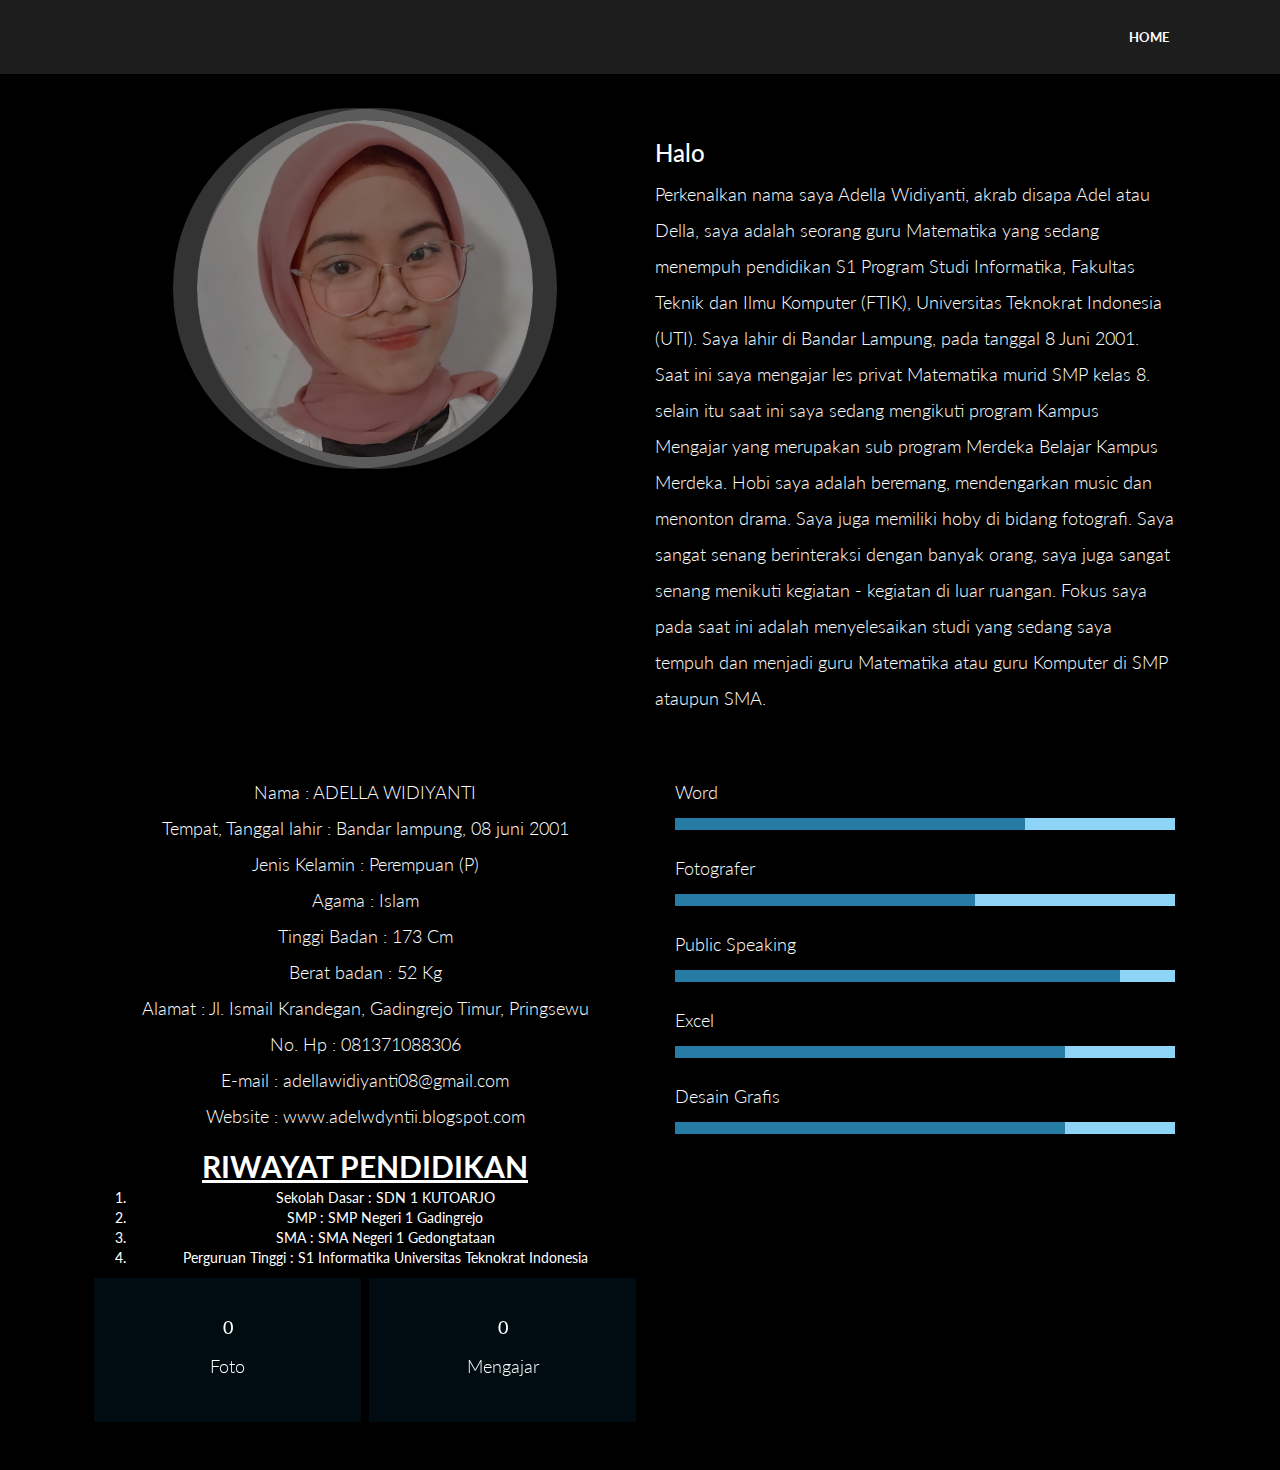
==== commit 0119c40e: "Update Profile.html" ====
--- a/Profile.html
+++ b/Profile.html
@@ -108,7 +108,29 @@
                       <div class="col-md-6">
 					     <div class="row">
 						      <div class="counter"> 
-
+                          
+		          <p>
+                            Nama : ADELLA WIDIYANTI <br>
+                            Tempat, Tanggal lahir : Bandar lampung, 08 juni 2001<br>
+                            Jenis Kelamin : Perempuan (P) <br>
+                            Agama : Islam <br>
+                            Tinggi Badan : 173 Cm <br>
+                            Berat badan : 52 Kg<br>
+                            Alamat : Jl. Ismail Krandegan, Gadingrejo Timur, Pringsewu<br>
+                            No. Hp : 081371088306<br>
+                            E-mail : adellawidiyanti08@gmail.com<br>
+                            Website : www.adelwdyntii.blogspot.com<br>
+                          </p>
+
+                          <h2><U><b>RIWAYAT PENDIDIKAN</b></U></h2>
+                          <P>
+                            <OL>
+                              <li>Sekolah Dasar : SDN 1 KUTOARJO </li>
+                              <li>SMP : SMP Negeri 1 Gadingrejo</li>
+                              <li>SMA : SMA Negeri 1 Gedongtataan</li>
+                              <li>Perguruan Tinggi : S1 Informatika Universitas Teknokrat Indonesia</li>
+                            </OL>
+                          </P>
                           <div class="col-xs-6 facts"><!-- counter #1 -->
                             <div class="count-box"> 
                                 <i class="fa fa-mobile"></i>
@@ -232,4 +254,4 @@
     <script type="text/javascript" src="js/main.js"></script>
 
   </body>
-</html>+</html>
